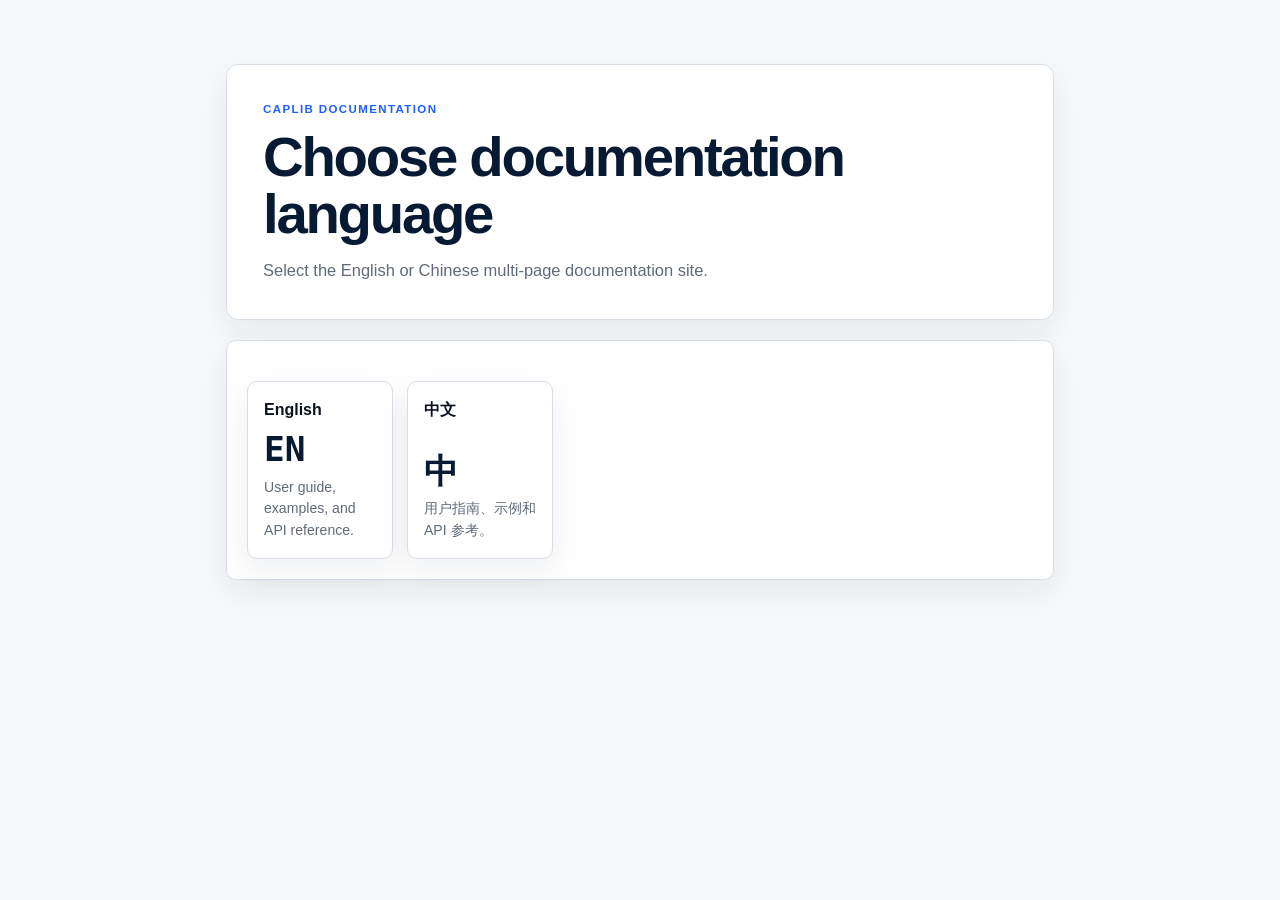
==== docs/index.html @ f575395b "Rename docs landing page" ====
<!doctype html>
<html lang="en">
<head>
  <meta charset="utf-8">
  <meta name="viewport" content="width=device-width, initial-scale=1">
  <title>CAPLIB Documentation</title>
  <link rel="stylesheet" href="html/styles.css">
</head>
<body>
  <main class="content" style="max-width: 860px; margin: 4rem auto; padding: 0 1rem;">
    <header class="page-header">
      <p class="kicker">CAPLIB documentation</p>
      <h1>Choose documentation language</h1>
      <p class="lede">Select the English or Chinese multi-page documentation site.</p>
    </header>
    <section class="panel">
      <div class="domain-grid">
        <a class="domain-tile" href="html/index.html">
          <span>English</span>
          <strong>EN</strong>
          <em>User guide, examples, and API reference.</em>
        </a>
        <a class="domain-tile" href="html/zh/index.html">
          <span>中文</span>
          <strong>中</strong>
          <em>用户指南、示例和 API 参考。</em>
        </a>
      </div>
    </section>
  </main>
</body>
</html>
---- docs/html/styles.css ----
:root {
  --bg: #f7f8fa;
  --surface: #ffffff;
  --surface-soft: #f1f4f8;
  --ink: #0b1220;
  --muted: #5f6b7a;
  --line: #d8dee8;
  --navy: #071a33;
  --navy-2: #0d2b52;
  --blue: #1f5eff;
  --code-bg: #eef2f7;
  --shadow: 0 12px 32px rgba(7, 26, 51, 0.07);
}

* { box-sizing: border-box; }

html { scroll-behavior: smooth; }

body {
  margin: 0;
  color: var(--ink);
  background: var(--bg);
  font-family: "Aptos", "Segoe UI", "Helvetica Neue", sans-serif;
  line-height: 1.55;
}

a { color: var(--blue); text-decoration: none; }
a:hover { text-decoration: underline; }

code {
  padding: 0.1rem 0.3rem;
  border-radius: 0.25rem;
  background: var(--code-bg);
  color: var(--navy);
  font-family: "Cascadia Mono", "SFMono-Regular", Consolas, "Liberation Mono", monospace;
  font-size: 0.92em;
}

pre { margin: 0; overflow-x: auto; }

pre code {
  display: block;
  padding: 1rem;
  border-radius: 10px;
  background: var(--navy);
  color: #f8fbff;
}

.top-nav {
  position: sticky;
  top: 0;
  z-index: 20;
  display: flex;
  align-items: center;
  gap: 0.25rem;
  flex-wrap: wrap;
  padding: 0.75rem clamp(1rem, 4vw, 3rem);
  border-bottom: 1px solid var(--line);
  background: rgba(255, 255, 255, 0.96);
  backdrop-filter: blur(12px);
}

.top-label {
  color: var(--muted);
  font-size: 0.9rem;
  font-weight: 700;
}

.lang-switch {
  display: inline-flex;
  gap: 0.25rem;
  align-items: center;
  margin-left: auto;
  padding: 0.18rem;
  border: 1px solid var(--line);
  border-radius: 999px;
  background: var(--surface);
}

.top-nav .lang-switch a,
.top-nav .lang-switch .lang-active {
  padding: 0.32rem 0.62rem;
  border-radius: 999px;
  font-size: 0.82rem;
  font-weight: 800;
}

.top-nav .lang-switch .lang-active {
  background: var(--navy);
  color: #fff;
}

.top-nav a {
  padding: 0.45rem 0.68rem;
  border-radius: 6px;
  color: var(--navy);
  font-size: 0.92rem;
  font-weight: 700;
}

.top-nav a.active,
.top-nav a:hover {
  background: var(--surface-soft);
  color: var(--navy);
  text-decoration: none;
}

.top-nav .brand {
  margin-right: 0.8rem;
  background: var(--navy);
  color: #fff;
  letter-spacing: 0.01em;
}

.shell {
  display: grid;
  grid-template-columns: 280px minmax(0, 1fr);
  gap: 1.5rem;
  max-width: 1480px;
  margin: 0 auto;
  padding: 1.5rem clamp(1rem, 3vw, 2.5rem) 4rem;
}

.side-nav {
  position: sticky;
  top: 5rem;
  align-self: start;
  padding: 0.8rem;
  border: 1px solid var(--line);
  border-radius: 10px;
  background: var(--surface);
  box-shadow: var(--shadow);
}

.side-title {
  margin: 0 0 0.7rem;
  color: var(--muted);
  font-size: 0.72rem;
  font-weight: 800;
  letter-spacing: 0.1em;
  text-transform: uppercase;
}

.nav-group {
  margin-top: 0.95rem;
}

.nav-group:first-of-type {
  margin-top: 0;
}

.nav-heading {
  margin: 0.3rem 0 0.35rem;
  padding: 0 0.65rem;
  color: var(--navy);
  font-size: 0.74rem;
  font-weight: 850;
  letter-spacing: 0.08em;
  text-transform: uppercase;
}

.side-nav a {
  display: flex;
  justify-content: space-between;
  gap: 0.8rem;
  margin: 0.1rem 0;
  padding: 0.5rem 0.65rem 0.5rem 1.15rem;
  border-radius: 6px;
  color: var(--ink);
  font-size: 0.93rem;
  font-weight: 650;
}

.side-nav a.nav-child {
  border-left: 2px solid transparent;
}

.side-nav a span {
  color: var(--muted);
  font-family: "Cascadia Mono", "SFMono-Regular", Consolas, monospace;
  font-size: 0.82rem;
}

.side-nav a.active,
.side-nav a:hover {
  background: var(--surface-soft);
  border-left-color: var(--blue);
  color: var(--navy);
  text-decoration: none;
}

.content { min-width: 0; }

.page-header {
  padding: 2.25rem;
  border: 1px solid var(--line);
  border-radius: 12px;
  background: var(--surface);
  box-shadow: var(--shadow);
}

.kicker {
  margin: 0 0 0.65rem;
  color: var(--blue);
  font-size: 0.72rem;
  font-weight: 850;
  letter-spacing: 0.12em;
  text-transform: uppercase;
}

h1 {
  margin: 0;
  max-width: 920px;
  color: var(--navy);
  font-size: clamp(2rem, 4.4vw, 4rem);
  line-height: 1;
  letter-spacing: -0.04em;
}

.lede {
  max-width: 880px;
  margin: 1rem 0 0;
  color: var(--muted);
  font-size: 1.03rem;
}

.panel,
.api-card,
.workflow-card,
.domain-tile {
  border: 1px solid var(--line);
  border-radius: 10px;
  background: var(--surface);
  box-shadow: var(--shadow);
}

.panel {
  margin-top: 1.25rem;
  padding: 1.25rem;
}

.panel h2,
.api-group h2 {
  margin: 0 0 0.75rem;
  color: var(--navy);
  letter-spacing: -0.02em;
}

.domain-grid {
  display: grid;
  grid-template-columns: repeat(5, minmax(0, 1fr));
  gap: 0.85rem;
  margin-top: 1.25rem;
}

.domain-tile {
  display: flex;
  flex-direction: column;
  min-height: 160px;
  padding: 1rem;
  color: var(--ink);
}

.domain-tile strong {
  margin-top: auto;
  color: var(--navy);
  font-family: "Cascadia Mono", "SFMono-Regular", Consolas, monospace;
  font-size: 2.15rem;
}

.domain-tile span { font-weight: 850; }

.domain-tile em {
  color: var(--muted);
  font-style: normal;
  font-size: 0.88rem;
}

.workflow-grid {
  display: grid;
  grid-template-columns: repeat(2, minmax(0, 1fr));
  gap: 0.85rem;
}

.workflow-card {
  padding: 1rem;
  box-shadow: none;
}

.workflow-card h3 {
  margin: 0 0 0.35rem;
  color: var(--navy);
}

.example { margin-top: 1.25rem; }

.filter-box {
  position: sticky;
  top: 4.2rem;
  z-index: 10;
  display: grid;
  grid-template-columns: 1fr auto;
  align-items: center;
  gap: 0.85rem;
  margin: 1.25rem 0;
  padding: 0.75rem;
  border: 1px solid var(--line);
  border-radius: 10px;
  background: rgba(255, 255, 255, 0.97);
  box-shadow: var(--shadow);
}

.filter-box input {
  width: 100%;
  padding: 0.78rem 0.9rem;
  border: 1px solid var(--line);
  border-radius: 7px;
  background: #fff;
  color: var(--ink);
  font: inherit;
}

.filter-box input:focus {
  outline: 2px solid rgba(31, 94, 255, 0.18);
  border-color: var(--blue);
}

.filter-box span {
  color: var(--muted);
  white-space: nowrap;
  font-family: "Cascadia Mono", "SFMono-Regular", Consolas, monospace;
  font-size: 0.86rem;
}

.api-group { margin-top: 2rem; }

.api-card {
  margin: 0.9rem 0;
  padding: 1rem;
  box-shadow: none;
  scroll-margin-top: 8rem;
}

.api-card-head {
  display: grid;
  grid-template-columns: minmax(0, 1fr) auto;
  gap: 1rem;
  align-items: start;
}

.api-card h3 {
  margin: 0 0 0.35rem;
  color: var(--navy);
  font-size: 1.02rem;
}

.api-card p {
  margin: 0;
  color: var(--muted);
}

.api-description { max-width: 860px; }

.full-signature {
  margin-top: 0.65rem !important;
}

.full-signature code {
  display: block;
  max-width: 100%;
  padding: 0.72rem 0.85rem;
  overflow-x: auto;
  border: 1px solid #17345c;
  border-radius: 8px;
  background: var(--navy);
  color: #f8fbff;
  white-space: nowrap;
}

.return-pill {
  display: inline-flex;
  justify-content: center;
  min-width: 7.2rem;
  padding: 0.26rem 0.55rem;
  border: 1px solid #c6d3e4;
  border-radius: 999px;
  background: #f6f8fb;
  color: var(--navy-2);
  font-family: "Cascadia Mono", "SFMono-Regular", Consolas, monospace;
  font-size: 0.74rem;
  font-weight: 800;
  white-space: nowrap;
}

details { margin-top: 0.85rem; }

summary {
  cursor: pointer;
  color: var(--navy);
  font-weight: 800;
}

.param-table {
  width: 100%;
  margin-top: 0.65rem;
  border: 1px solid var(--line);
  border-collapse: collapse;
  border-radius: 8px;
  background: #fff;
  overflow: hidden;
}

.param-table th,
.param-table td {
  padding: 0.65rem 0.75rem;
  border-bottom: 1px solid var(--line);
  text-align: left;
  vertical-align: top;
}

.param-table th {
  background: var(--surface-soft);
  color: var(--navy);
  font-size: 0.72rem;
  letter-spacing: 0.08em;
  text-transform: uppercase;
}

.param-table tr:last-child td { border-bottom: 0; }
.param-table td:first-child { width: 24%; }

.param-table td:nth-child(2) {
  width: 22%;
  color: var(--navy-2);
  font-family: "Cascadia Mono", "SFMono-Regular", Consolas, monospace;
  font-size: 0.88rem;
  font-weight: 700;
}

.param-table td:nth-child(3) { color: #465260; }

.footer-note {
  margin-top: 2rem;
  color: var(--muted);
}

@media (max-width: 980px) {
  .shell { grid-template-columns: 1fr; }
  .side-nav,
  .filter-box,
  .top-nav { position: static; }
  .domain-grid,
  .workflow-grid { grid-template-columns: 1fr; }
  .api-card-head { grid-template-columns: 1fr; }
}
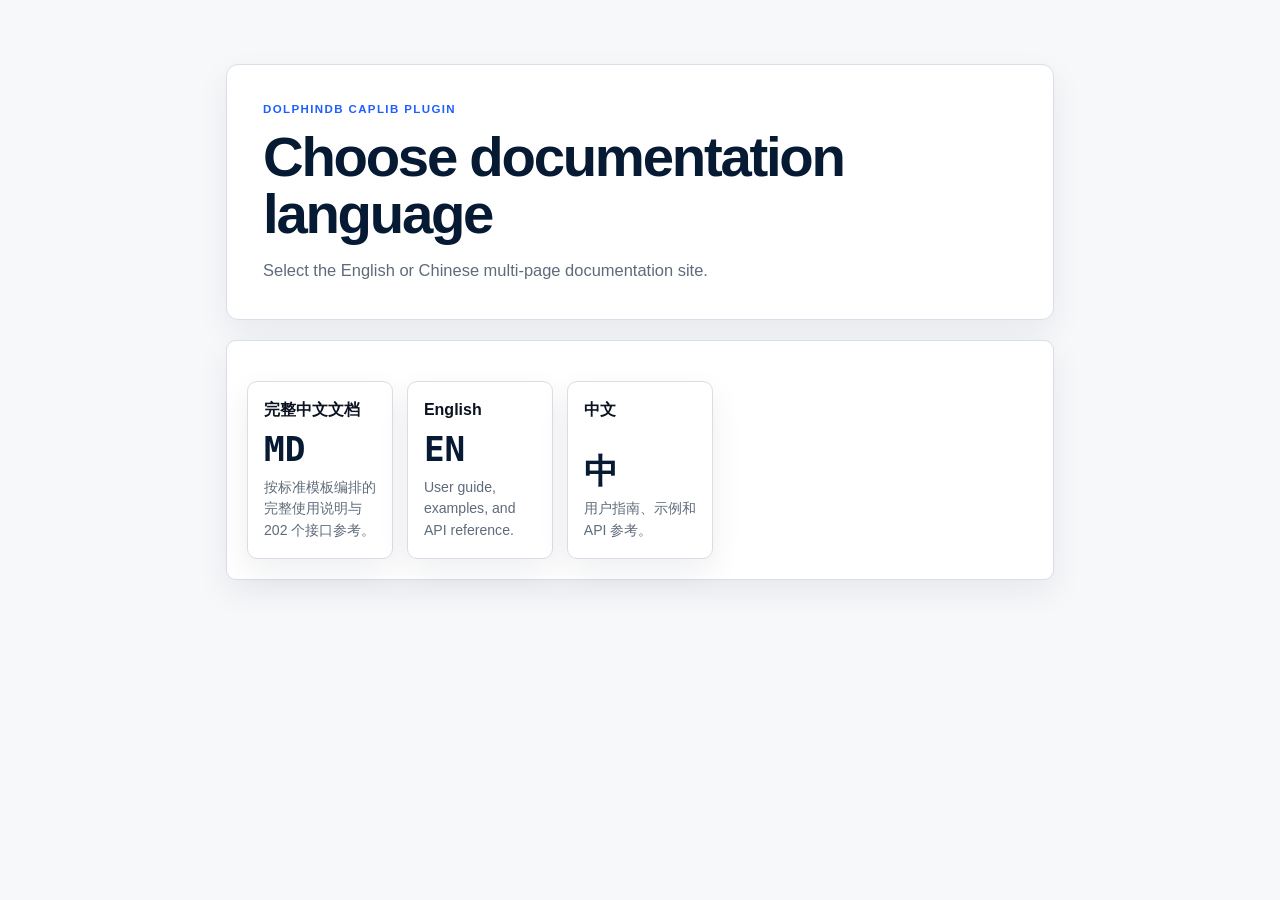
==== commit ffbb36a0: "Prepare Caplib DolphinDB 0.0.10 release" ====
--- a/docs/index.html
+++ b/docs/index.html
@@ -3,18 +3,19 @@
 <head>
   <meta charset="utf-8">
   <meta name="viewport" content="width=device-width, initial-scale=1">
-  <title>CAPLIB Documentation</title>
+  <title>DolphinDB Caplib Plugin Documentation</title>
   <link rel="stylesheet" href="html/styles.css">
 </head>
 <body>
   <main class="content" style="max-width: 860px; margin: 4rem auto; padding: 0 1rem;">
     <header class="page-header">
-      <p class="kicker">CAPLIB documentation</p>
+      <p class="kicker">DolphinDB Caplib plugin</p>
       <h1>Choose documentation language</h1>
       <p class="lede">Select the English or Chinese multi-page documentation site.</p>
     </header>
     <section class="panel">
       <div class="domain-grid">
+        <a class="domain-tile" href="DQLIB_DOCUMENTATION.md"><span>完整中文文档</span><strong>MD</strong><em>按标准模板编排的完整使用说明与 202 个接口参考。</em></a>
         <a class="domain-tile" href="html/index.html">
           <span>English</span>
           <strong>EN</strong>
--- a/docs/html/styles.css
+++ b/docs/html/styles.css
@@ -376,6 +376,17 @@
   color: #f8fbff;
   white-space: nowrap;
 }
+
+.return-description {
+  margin-top: 0.85rem !important;
+  padding: 0.75rem 0.85rem;
+  border-left: 3px solid var(--blue);
+  border-radius: 0 7px 7px 0;
+  background: #f5f8fd;
+  color: var(--navy-2) !important;
+  line-height: 1.55;
+}
+.return-description code { color: var(--navy); }
 
 .return-pill {
   display: inline-flex;
@@ -453,3 +464,14 @@
   .workflow-grid { grid-template-columns: 1fr; }
   .api-card-head { grid-template-columns: 1fr; }
 }
+
+.api-subheading { margin: 1rem 0 0.35rem; color: var(--ink); font-size: 0.9rem; letter-spacing: 0.02em; }
+.api-example { margin-top: 1rem; padding-top: 0.8rem; border-top: 1px solid var(--line); }
+.api-example h4 { margin: 0 0 0.35rem; }
+.api-example p { margin: 0 0 0.6rem; color: var(--muted); font-size: 0.9rem; }
+.api-example pre { margin-bottom: 0; }
+
+.api-card, .api-card-head, .api-card-head > div, .api-card details, .api-card pre { min-width: 0; max-width: 100%; }
+.param-table { table-layout: fixed; }
+.param-table td { overflow-wrap: anywhere; }
+.param-table code { white-space: normal; overflow-wrap: anywhere; word-break: break-word; }
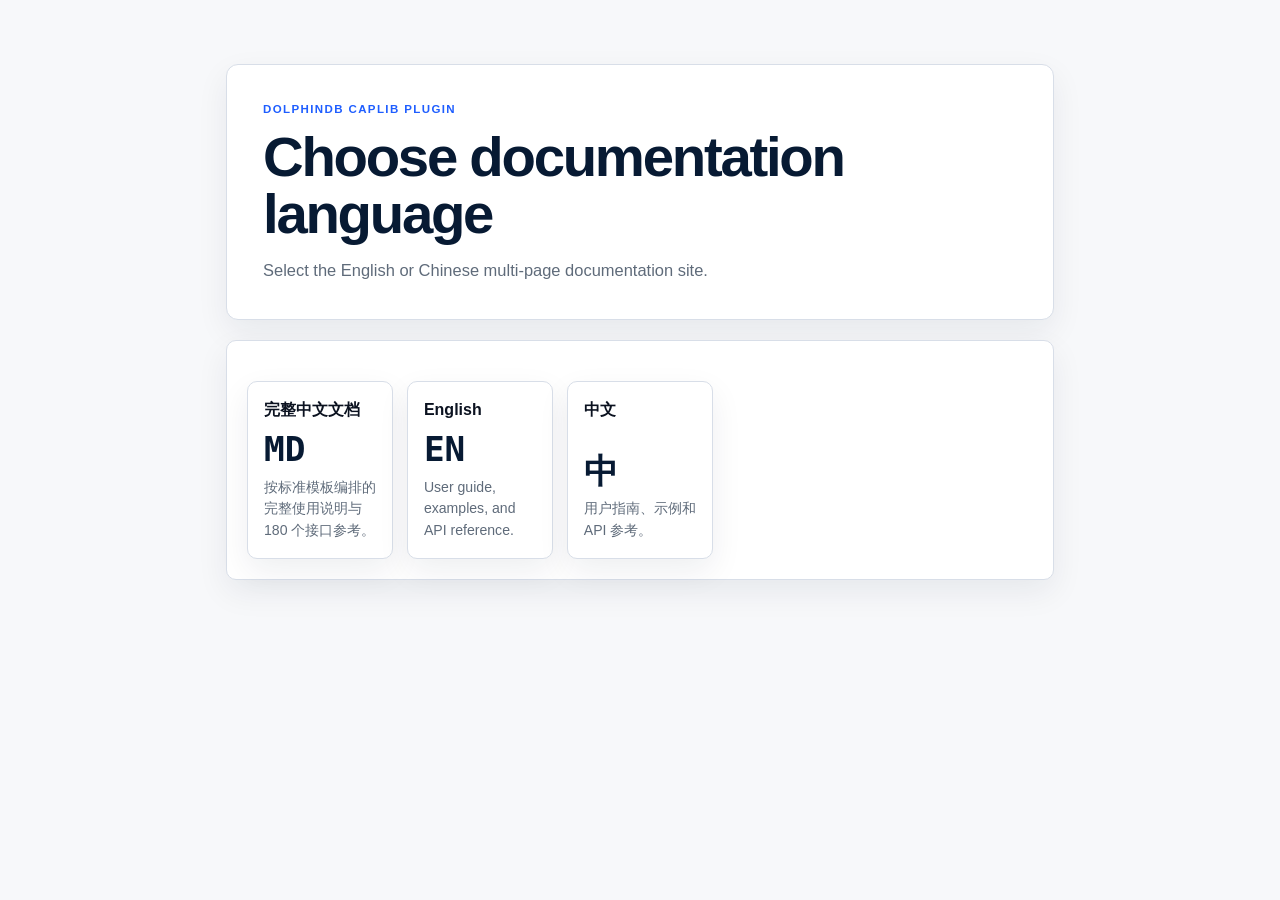
==== commit 68186295: "添加用例" ====
--- a/docs/index.html
+++ b/docs/index.html
@@ -15,7 +15,7 @@
     </header>
     <section class="panel">
       <div class="domain-grid">
-        <a class="domain-tile" href="DQLIB_DOCUMENTATION.md"><span>完整中文文档</span><strong>MD</strong><em>按标准模板编排的完整使用说明与 202 个接口参考。</em></a>
+        <a class="domain-tile" href="DQLIB_DOCUMENTATION.md"><span>完整中文文档</span><strong>MD</strong><em>按标准模板编排的完整使用说明与 180 个接口参考。</em></a>
         <a class="domain-tile" href="html/index.html">
           <span>English</span>
           <strong>EN</strong>
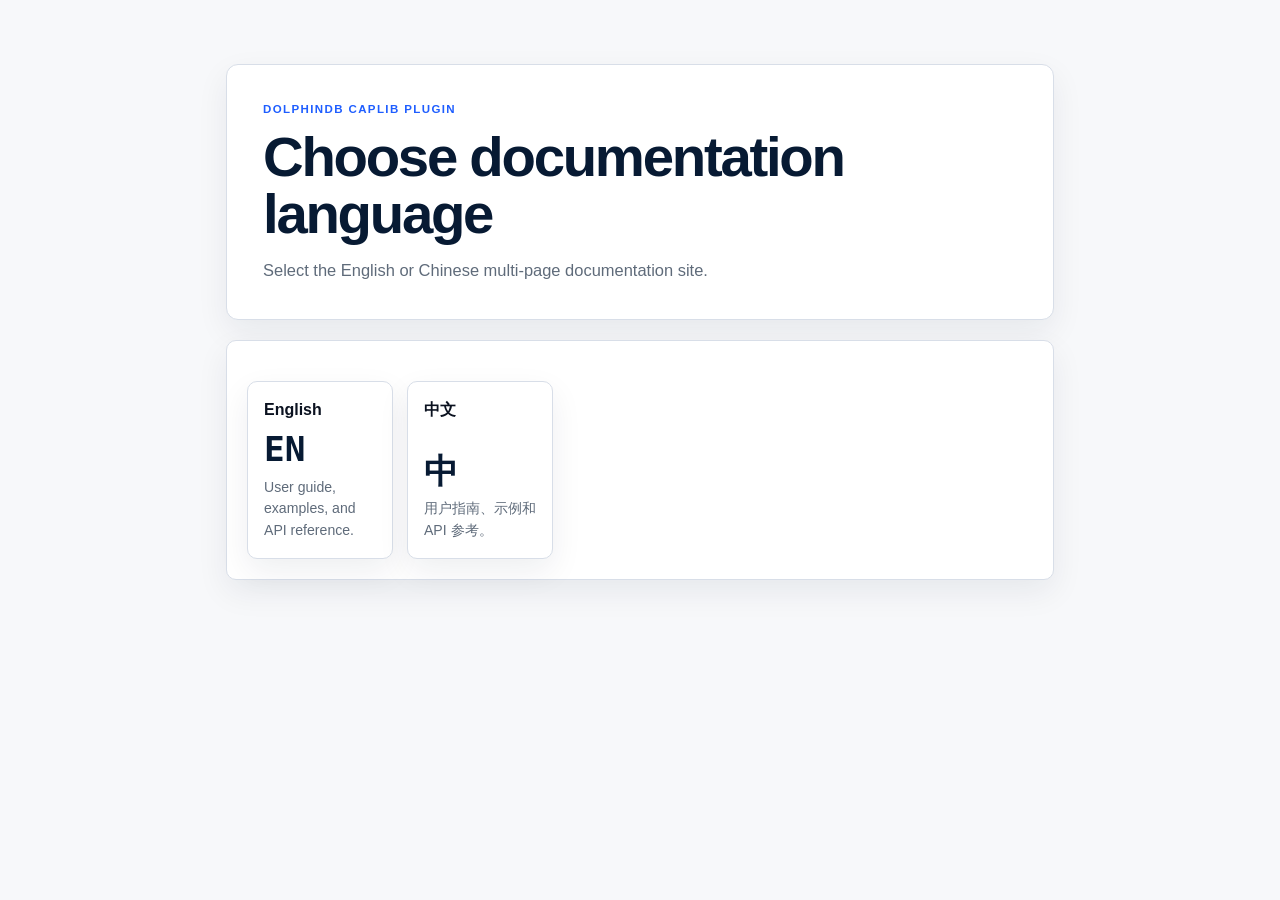
==== commit 9a4fd92c: "3.00.5.2: third-round review tests and documentation updates Co-Authored-By: Kimi <noreply@anthropic" ====
--- a/docs/index.html
+++ b/docs/index.html
@@ -15,7 +15,6 @@
     </header>
     <section class="panel">
       <div class="domain-grid">
-        <a class="domain-tile" href="DQLIB_DOCUMENTATION.md"><span>完整中文文档</span><strong>MD</strong><em>按标准模板编排的完整使用说明与 180 个接口参考。</em></a>
         <a class="domain-tile" href="html/index.html">
           <span>English</span>
           <strong>EN</strong>
--- a/docs/html/styles.css
+++ b/docs/html/styles.css
@@ -475,3 +475,8 @@
 .param-table { table-layout: fixed; }
 .param-table td { overflow-wrap: anywhere; }
 .param-table code { white-space: normal; overflow-wrap: anywhere; word-break: break-word; }
+
+.param-list { margin-top: 0.65rem; }
+.param-item { margin: 0 0 0.85rem; color: #465260; }
+.param-item > code:first-child { color: var(--navy-2); font-weight: 700; }
+.param-item .validity-note { color: var(--muted); }
